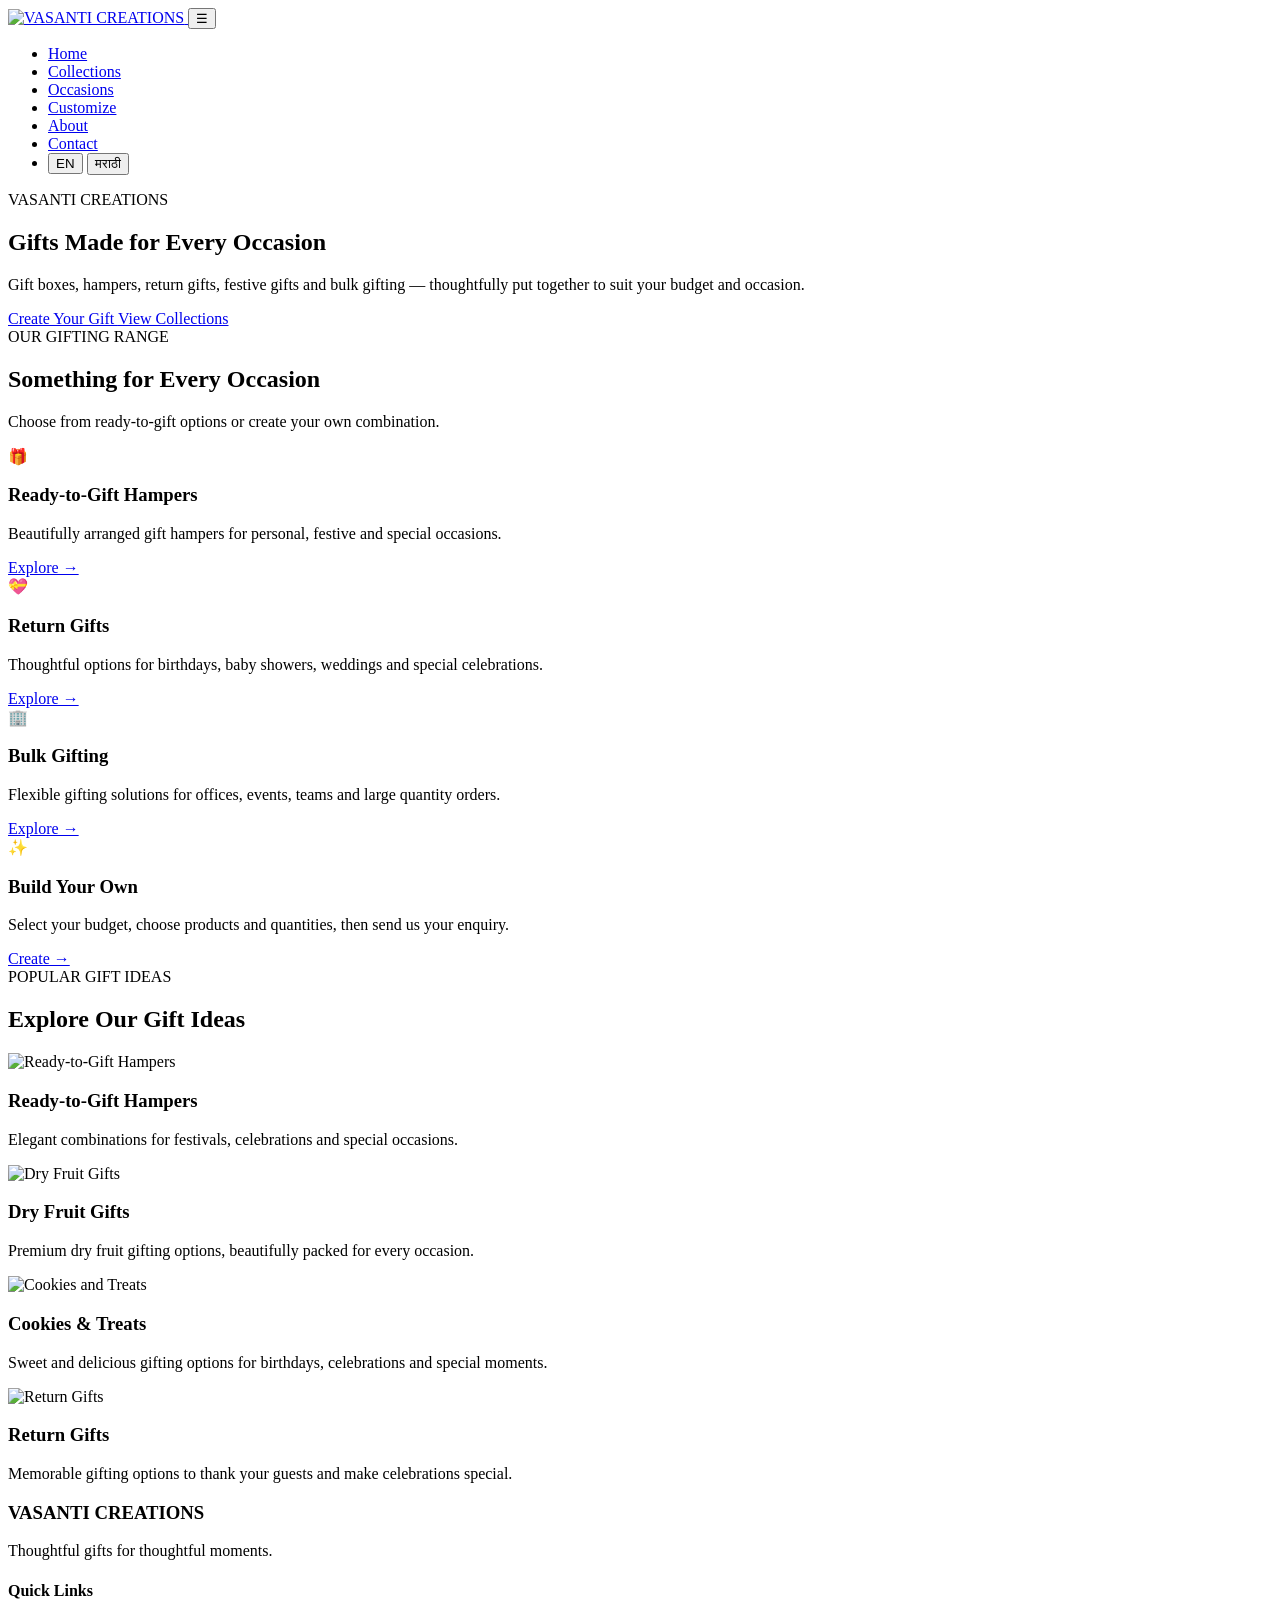
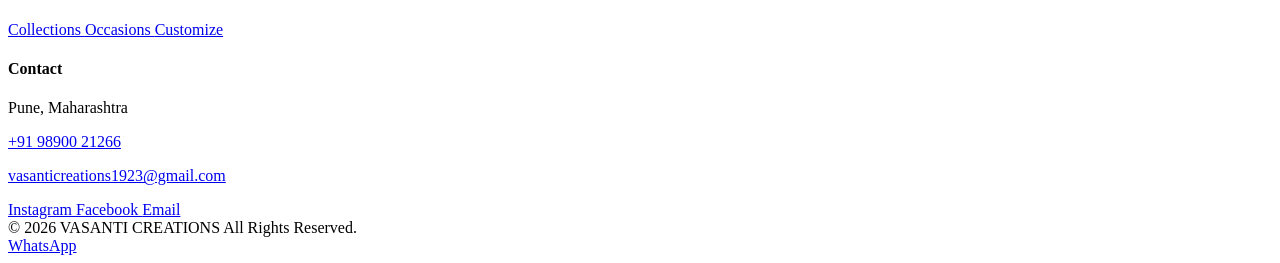
==== index.html @ 6a6eb242 "Add files via upload" ====
<!DOCTYPE html>
<html lang="en">

<head>
  <meta charset="UTF-8">
  <meta name="viewport" content="width=device-width, initial-scale=1.0">

  <title>Home | VASANTI CREATIONS</title>

  <link rel="stylesheet" href="css/style.css">
</head>

<body>

<!-- ================= HEADER ================= -->

<header>
  <nav class="navbar">

    <a href="index.html" class="logo">
      <img
        src="images/vasanti-creations-logo.png"
        alt="VASANTI CREATIONS"
      >
    </a>

    <button class="menu-btn" onclick="toggleMenu()">☰</button>

    <ul class="nav-links" id="navLinks">

      <li>
        <a
          href="index.html"
          data-en="Home"
          data-mr="मुख्यपृष्ठ">
          Home
        </a>
      </li>

      <li>
        <a
          href="collections.html"
          data-en="Collections"
          data-mr="गिफ्ट कलेक्शन">
          Collections
        </a>
      </li>

      <li>
        <a
          href="occasions.html"
          data-en="Occasions"
          data-mr="प्रसंगानुसार गिफ्ट्स">
          Occasions
        </a>
      </li>

      <li>
        <a
          href="customize.html"
          data-en="Customize"
          data-mr="तुमचा गिफ्ट तयार करा">
          Customize
        </a>
      </li>

      <li>
        <a
          href="about.html"
          data-en="About"
          data-mr="आमच्याबद्दल">
          About
        </a>
      </li>

      <li>
        <a
          href="contact.html"
          data-en="Contact"
          data-mr="संपर्क">
          Contact
        </a>
      </li>

      <li class="lang-switch">

        <button
          data-lang="en"
          onclick="setLanguage('en')">
          EN
        </button>

        <button
          data-lang="mr"
          onclick="setLanguage('mr')">
          मराठी
        </button>

      </li>

    </ul>

  </nav>
</header>


<!-- ================= HERO ================= -->

<section class="hero">

  <div class="hero-content">

    <span class="eyebrow light">
      VASANTI CREATIONS
    </span>

    <h1
      data-en="Gifts Made for Every Occasion"
      data-mr="प्रत्येक प्रसंगासाठी खास गिफ्ट्स">
      Gifts Made for Every Occasion
    </h1>

    <p
      data-en="Gift boxes, hampers, return gifts, festive gifts and bulk gifting — thoughtfully put together to suit your budget and occasion."
      data-mr="गिफ्ट बॉक्स, हॅम्पर्स, रिटर्न गिफ्ट्स, सणासुदीचे गिफ्ट्स आणि बल्क गिफ्टिंग — तुमच्या बजेट आणि प्रसंगानुसार मनापासून तयार केलेले.">
      Gift boxes, hampers, return gifts, festive gifts and bulk gifting —
      thoughtfully put together to suit your budget and occasion.
    </p>

    <div class="buttons">

      <a
        href="customize.html"
        class="btn btn-gold"
        data-en="Create Your Gift"
        data-mr="तुमचा गिफ्ट तयार करा">
        Create Your Gift
      </a>

      <a
        href="collections.html"
        class="btn btn-light"
        data-en="View Collections"
        data-mr="कलेक्शन पहा">
        View Collections
      </a>

    </div>

  </div>

</section>


<!-- ================= GIFTING RANGE ================= -->

<section class="section white">

  <div class="container">

    <div class="section-heading">

      <span
        class="eyebrow"
        data-en="OUR GIFTING RANGE"
        data-mr="आमची गिफ्टिंग रेंज">
        OUR GIFTING RANGE
      </span>

      <h2
        data-en="Something for Every Occasion"
        data-mr="प्रत्येक प्रसंगासाठी खास पर्याय">
        Something for Every Occasion
      </h2>

      <p
        data-en="Choose from ready-to-gift options or create your own combination."
        data-mr="रेडी-टू-गिफ्ट पर्याय निवडा किंवा तुमचे स्वतःचे कॉम्बिनेशन तयार करा.">
        Choose from ready-to-gift options or create your own combination.
      </p>

    </div>


    <div class="card-grid four">


      <!-- READY HAMPERS -->

      <div class="category-card">

        <div class="icon">🎁</div>

        <h3
          data-en="Ready-to-Gift Hampers"
          data-mr="रेडी-टू-गिफ्ट हॅम्पर्स">
          Ready-to-Gift Hampers
        </h3>

        <p
          data-en="Beautifully arranged gift hampers for personal, festive and special occasions."
          data-mr="वैयक्तिक, सणासुदीच्या आणि खास प्रसंगांसाठी सुंदरपणे तयार केलेले गिफ्ट.">
          Beautifully arranged gift hampers for personal,
          festive and special occasions.
        </p>

        <a
          href="collections.html"
          data-en="Explore →"
          data-mr="पहा →">
          Explore →
        </a>

      </div>


      <!-- RETURN GIFTS -->

      <div class="category-card">

        <div class="icon">💝</div>

        <h3
          data-en="Return Gifts"
          data-mr="रिटर्न गिफ्ट्स">
          Return Gifts
        </h3>

        <p
          data-en="Thoughtful options for birthdays, baby showers, weddings and special celebrations."
          data-mr="वाढदिवस, डोहाळे जेवण, लग्न आणि खास समारंभांसाठी सुंदर पर्याय.">
          Thoughtful options for birthdays, baby showers,
          weddings and special celebrations.
        </p>

        <a
          href="occasions.html"
          data-en="Explore →"
          data-mr="पहा →">
          Explore →
        </a>

      </div>


      <!-- BULK GIFTING -->

      <div class="category-card">

        <div class="icon">🏢</div>

        <h3
          data-en="Bulk Gifting"
          data-mr="बल्क गिफ्टिंग">
          Bulk Gifting
        </h3>

        <p
          data-en="Flexible gifting solutions for offices, events, teams and large quantity orders."
          data-mr="ऑफिस, इव्हेंट्स आणि मोठ्या प्रमाणातील ऑर्डर्ससाठी गिफ्टिंग.">
          Flexible gifting solutions for offices, events,
          teams and large quantity orders.
        </p>

        <a
          href="occasions.html"
          data-en="Explore →"
          data-mr="पहा →">
          Explore →
        </a>

      </div>


      <!-- BUILD YOUR OWN -->

      <div class="category-card">

        <div class="icon">✨</div>

        <h3
          data-en="Build Your Own"
          data-mr="तुमचा गिफ्ट तयार करा">
          Build Your Own
        </h3>

        <p
          data-en="Select your budget, choose products and quantities, then send us your enquiry."
          data-mr="तुमचे बजेट निवडा, उत्पादने आणि संख्या ठरवा आणि आम्हाला पाठवा.">
          Select your budget, choose products and quantities,
          then send us your enquiry.
        </p>

        <a
          href="customize.html"
          data-en="Create →"
          data-mr="तयार करा →">
          Create →
        </a>

      </div>

    </div>

  </div>

</section>


<!-- ================= POPULAR GIFT IDEAS ================= -->

<section class="section beige">

  <div class="container">

    <div class="section-heading">

      <span
        class="eyebrow"
        data-en="POPULAR GIFT IDEAS"
        data-mr="लोकप्रिय गिफ्ट कल्पना">
        POPULAR GIFT IDEAS
      </span>

      <h2
        data-en="Explore Our Gift Ideas"
        data-mr="आमच्या गिफ्ट कल्पना पहा">
        Explore Our Gift Ideas
      </h2>

    </div>


    <div class="product-grid">


      <!-- HAMPERS -->

      <div class="product-card">

        <img
          src="images/01-ready-to-gift-hampers.png"
          alt="Ready-to-Gift Hampers">

        <div class="product-info">

          <h3
            data-en="Ready-to-Gift Hampers"
            data-mr="रेडी-टू-गिफ्ट हॅम्पर्स">
            Ready-to-Gift Hampers
          </h3>

          <p
            data-en="Elegant combinations for festivals, celebrations and special occasions."
            data-mr="सण, समारंभ आणि खास प्रसंगांसाठी आकर्षक गिफ्ट कॉम्बिनेशन्स.">
            Elegant combinations for festivals,
            celebrations and special occasions.
          </p>

        </div>

      </div>


      <!-- DRY FRUITS -->

      <div class="product-card">

        <img
          src="images/02-dry-fruit-gifts.png"
          alt="Dry Fruit Gifts">

        <div class="product-info">

          <h3
            data-en="Dry Fruit Gifts"
            data-mr="ड्राय फ्रूट गिफ्ट्स">
            Dry Fruit Gifts
          </h3>

          <p
            data-en="Premium dry fruit gifting options, beautifully packed for every occasion."
            data-mr="प्रत्येक प्रसंगासाठी सुंदर पॅक केलेले प्रीमियम ड्राय फ्रूट गिफ्ट्स.">
            Premium dry fruit gifting options,
            beautifully packed for every occasion.
          </p>

        </div>

      </div>


      <!-- COOKIES -->

      <div class="product-card">

        <img
          src="images/04-cookies-treats.png"
          alt="Cookies and Treats">

        <div class="product-info">

          <h3
            data-en="Cookies & Treats"
            data-mr="कुकीज आणि ट्रीट्स">
            Cookies & Treats
          </h3>

          <p
            data-en="Sweet and delicious gifting options for birthdays, celebrations and special moments."
            data-mr="वाढदिवस, समारंभ आणि खास क्षणांसाठी स्वादिष्ट गिफ्टिंग पर्याय.">
            Sweet and delicious gifting options
            for birthdays, celebrations and special moments.
          </p>

        </div>

      </div>


      <!-- RETURN GIFTS -->

      <div class="product-card">

        <img
          src="images/06-return-gifts.png"
          alt="Return Gifts">

        <div class="product-info">

          <h3
            data-en="Return Gifts"
            data-mr="रिटर्न गिफ्ट्स">
            Return Gifts
          </h3>

          <p
            data-en="Memorable gifting options to thank your guests and make celebrations special."
            data-mr="पाहुण्यांचे आभार मानण्यासाठी आणि समारंभ खास बनवण्यासाठी सुंदर रिटर्न गिफ्ट्स.">
            Memorable gifting options to thank your guests
            and make celebrations special.
          </p>

        </div>

      </div>

    </div>

  </div>

</section>


<!-- ================= FOOTER ================= -->

<footer>

  <div class="container footer-grid">


    <div>

      <h3>VASANTI CREATIONS</h3>

      <p
        data-en="Thoughtful gifts for thoughtful moments."
        data-mr="मनापासून निवडलेल्या भेटवस्तू, खास क्षणांसाठी.">
        Thoughtful gifts for thoughtful moments.
      </p>

    </div>


    <div>

      <h4
        data-en="Quick Links"
        data-mr="महत्त्वाच्या लिंक">
        Quick Links
      </h4>

      <a
        href="collections.html"
        data-en="Collections"
        data-mr="गिफ्ट कलेक्शन">
        Collections
      </a>

      <a
        href="occasions.html"
        data-en="Occasions"
        data-mr="प्रसंगानुसार गिफ्ट्स">
        Occasions
      </a>

      <a
        href="customize.html"
        data-en="Customize"
        data-mr="कस्टम गिफ्ट">
        Customize
      </a>

    </div>


    <div>

      <h4
        data-en="Contact"
        data-mr="संपर्क">
        Contact
      </h4>

      <p
        data-en="Pune, Maharashtra"
        data-mr="पुणे, महाराष्ट्र">
        Pune, Maharashtra
      </p>

      <p>
        <a href="tel:+919890021266">
          +91 98900 21266
        </a>
      </p>

      <p>
        <a href="mailto:vasanticreations1923@gmail.com">
          vasanticreations1923@gmail.com
        </a>
      </p>

    </div>

  </div>


  <div class="social-links">

    <a
      href="https://www.instagram.com/"
      target="_blank"
      rel="noopener">
      Instagram
    </a>

    <a
      href="https://www.facebook.com/"
      target="_blank"
      rel="noopener">
      Facebook
    </a>

    <a href="mailto:vasanticreations1923@gmail.com">
      Email
    </a>

  </div>


  <div class="footer-bottom">

    © 2026 VASANTI CREATIONS
    <span
      data-en="All Rights Reserved."
      data-mr="सर्व हक्क राखीव.">
      All Rights Reserved.
    </span>

  </div>

</footer>


<!-- ================= WHATSAPP ================= -->

<a
  class="whatsapp"
  href="https://wa.me/919890021266"
  target="_blank"
  rel="noopener">
  WhatsApp
</a>


<script src="js/script.js"></script>

</body>
</html>
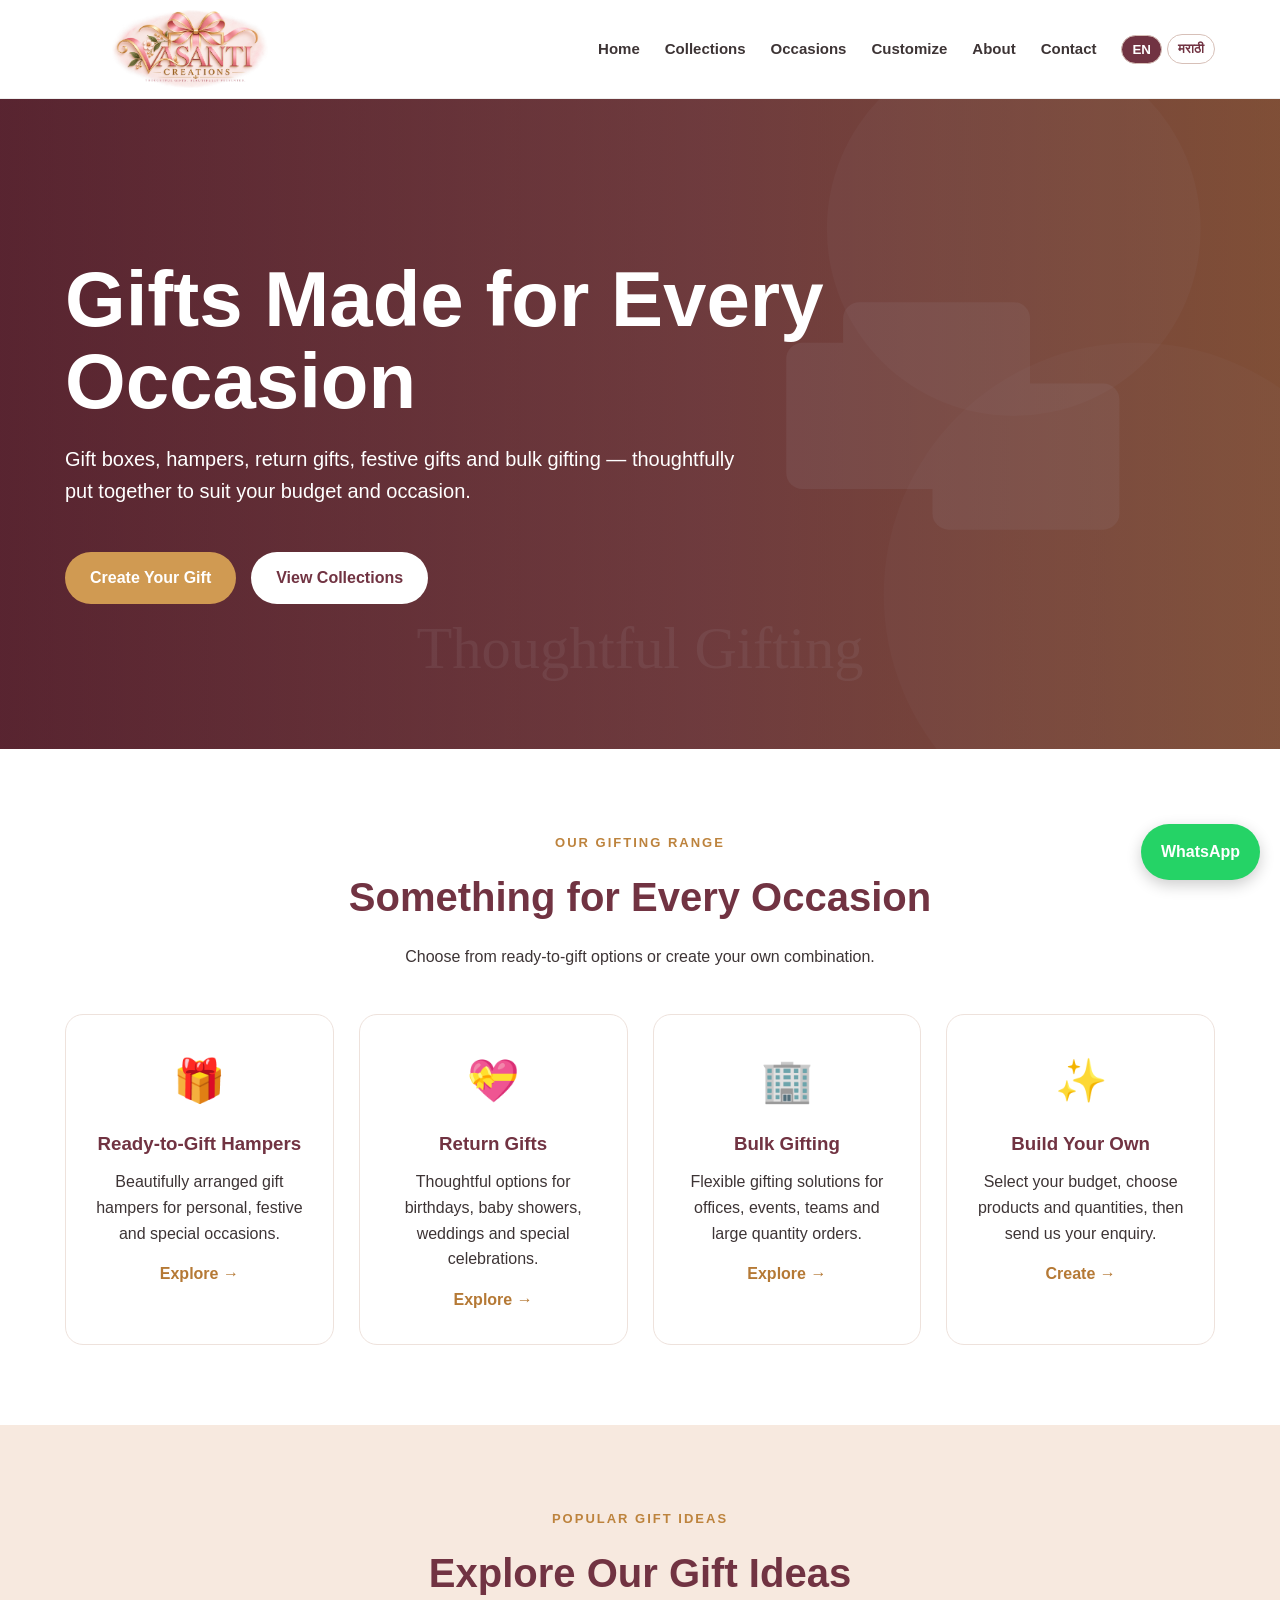
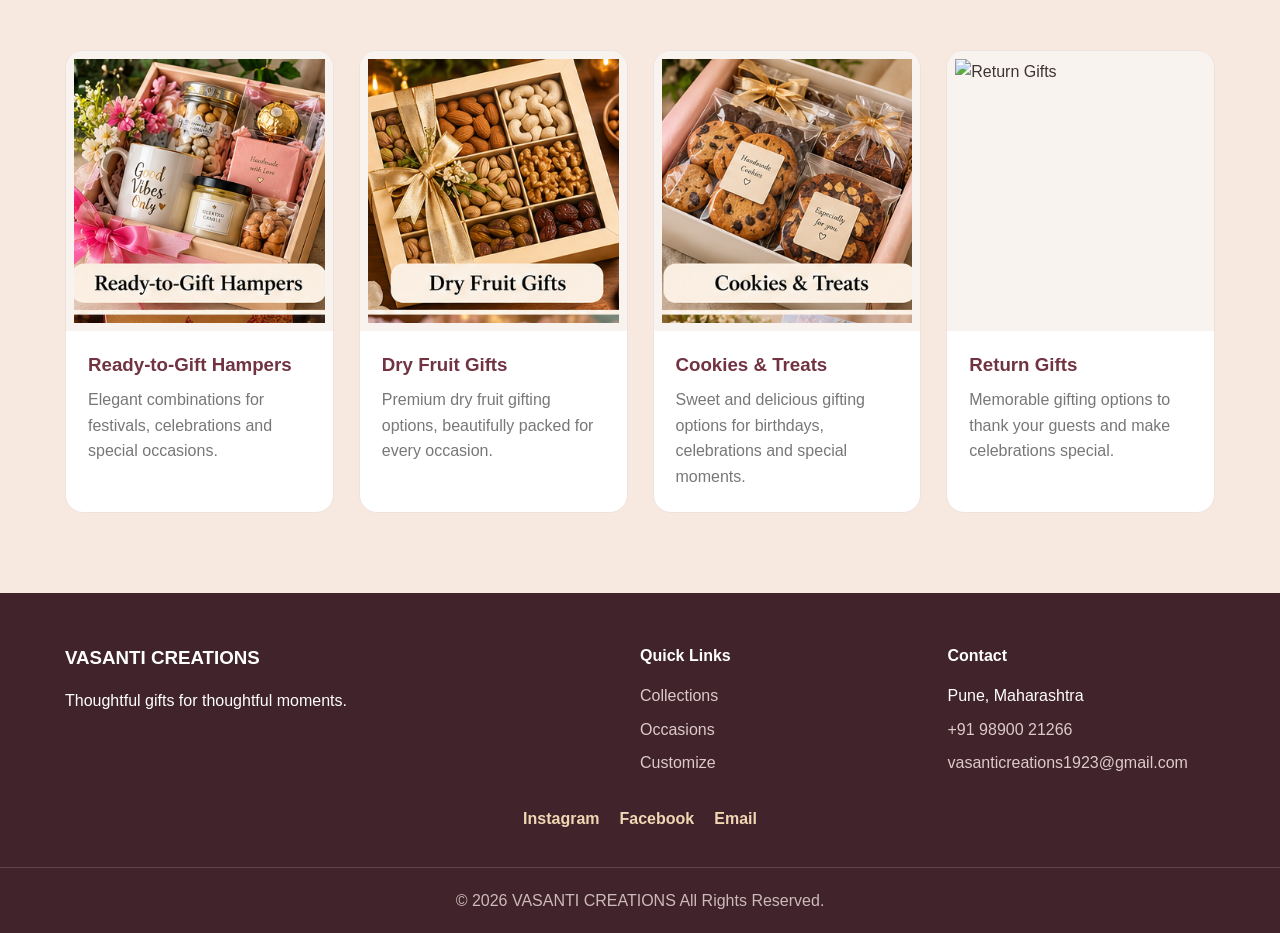
==== commit e7bfbf15: "Initial website" ====
--- a/index.html
+++ b/index.html
@@ -109,11 +109,6 @@
 <section class="hero">
 
   <div class="hero-content">
-
-    <span class="eyebrow light">
-      VASANTI CREATIONS
-    </span>
-
     <h1
       data-en="Gifts Made for Every Occasion"
       data-mr="प्रत्येक प्रसंगासाठी खास गिफ्ट्स">
--- a/css/style.css
+++ b/css/style.css
@@ -0,0 +1,1584 @@
+/* =========================================================
+   VASANTI CREATIONS - MAIN STYLESHEET
+   ========================================================= */
+
+/* ================= RESET ================= */
+
+*{
+    margin:0;
+    padding:0;
+    box-sizing:border-box;
+}
+
+html{
+    scroll-behavior:smooth;
+}
+
+body{
+    font-family:Arial, Helvetica, sans-serif;
+    color:#3d3435;
+    background:#fffaf7;
+    line-height:1.6;
+}
+
+img{
+    max-width:100%;
+    display:block;
+}
+
+a{
+    text-decoration:none;
+    color:inherit;
+}
+
+button,
+input,
+select,
+textarea{
+    font-family:inherit;
+}
+
+
+/* ================= COMMON ================= */
+
+.container{
+    max-width:1200px;
+    margin:auto;
+    padding:0 25px;
+}
+
+.center{
+    text-align:center;
+}
+
+.narrow{
+    max-width:850px;
+    margin-left:auto;
+    margin-right:auto;
+}
+
+
+/* ================= HEADER ================= */
+
+header{
+    position:sticky;
+    top:0;
+    z-index:1000;
+    background:rgba(255,255,255,.98);
+    border-bottom:1px solid #eee;
+}
+
+.navbar{
+    max-width:1200px;
+    margin:auto;
+    padding:10px 25px;
+
+    display:flex;
+    align-items:center;
+    justify-content:space-between;
+}
+
+.logo{
+    display:flex;
+    align-items:center;
+}
+
+.logo img{
+    width:250px;
+    height:auto;
+    max-height:78px;
+    object-fit:contain;
+}
+
+.nav-links{
+    display:flex;
+    gap:25px;
+    list-style:none;
+    align-items:center;
+}
+
+.nav-links a{
+    font-size:15px;
+    font-weight:600;
+    transition:.2s ease;
+}
+
+.nav-links a:hover{
+    color:#713342;
+}
+
+.menu-btn{
+    display:none;
+    border:0;
+    background:none;
+    font-size:25px;
+    cursor:pointer;
+}
+
+.lang-switch{
+    display:flex;
+    gap:5px;
+    align-items:center;
+}
+
+.lang-switch button{
+    border:1px solid #d7c0b8;
+    background:#fff;
+    color:#713342;
+    padding:6px 10px;
+    border-radius:18px;
+    cursor:pointer;
+    font-weight:700;
+}
+
+.lang-switch button.active{
+    background:#713342;
+    color:#fff;
+}
+
+
+/* ================= HERO ================= */
+
+.hero,
+.page-hero{
+    background:
+        linear-gradient(
+            rgba(70,25,35,.58),
+            rgba(70,25,35,.58)
+        ),
+        url("../images/hero.svg") center/cover no-repeat;
+}
+
+.hero{
+    min-height:650px;
+    display:flex;
+    align-items:center;
+}
+
+.hero-content{
+    max-width:1200px;
+    width:100%;
+    margin:auto;
+    padding:80px 25px;
+    color:#fff;
+}
+
+.hero h1{
+    font-size:clamp(45px,7vw,78px);
+    line-height:1.05;
+    max-width:850px;
+    margin:15px 0 20px;
+}
+
+.hero p{
+    font-size:20px;
+    max-width:700px;
+    margin-bottom:20px;
+}
+
+
+/* ================= PAGE HERO ================= */
+
+.page-hero{
+    min-height:350px;
+
+    display:flex;
+    align-items:center;
+    justify-content:center;
+
+    text-align:center;
+    color:#fff;
+    padding:60px 20px;
+}
+
+.page-hero h1{
+    font-size:clamp(38px,6vw,65px);
+    line-height:1.1;
+    margin:12px auto;
+}
+
+.page-hero p{
+    font-size:19px;
+}
+
+
+/* ================= TEXT ================= */
+
+.eyebrow{
+    color:#bd833d;
+    font-weight:700;
+    letter-spacing:2px;
+    font-size:13px;
+}
+
+.light{
+    color:#e5b66d;
+}
+
+.large-text{
+    font-size:19px;
+}
+
+
+/* ================= SECTIONS ================= */
+
+.section{
+    padding:80px 0;
+}
+
+.white{
+    background:#fff;
+}
+
+.beige{
+    background:#f7e9df;
+}
+
+.section-heading{
+    text-align:center;
+    margin-bottom:45px;
+}
+
+.section-heading h2,
+.section h2{
+    color:#713342;
+    font-size:40px;
+    margin:10px 0 15px;
+}
+
+
+/* ================= BUTTONS ================= */
+
+.buttons{
+    display:flex;
+    gap:15px;
+    flex-wrap:wrap;
+    margin-top:30px;
+}
+
+.btn{
+    display:inline-flex;
+    align-items:center;
+    justify-content:center;
+
+    padding:13px 25px;
+
+    border-radius:30px;
+    font-weight:700;
+
+    border:0;
+    cursor:pointer;
+
+    margin-top:15px;
+
+    transition:.25s ease;
+}
+
+.btn:hover{
+    transform:translateY(-2px);
+}
+
+.btn-primary{
+    background:#713342;
+    color:#fff;
+}
+
+.btn-primary:hover{
+    background:#5f2938;
+}
+
+.btn-gold{
+    background:#d09a52;
+    color:#fff;
+}
+
+.btn-gold:hover{
+    background:#b9813c;
+}
+
+.btn-light{
+    background:#fff;
+    color:#713342;
+}
+
+
+/* ================= CARD GRIDS ================= */
+
+.card-grid{
+    display:grid;
+    gap:25px;
+}
+
+.four{
+    grid-template-columns:repeat(4,1fr);
+}
+
+.three{
+    grid-template-columns:repeat(3,1fr);
+}
+
+
+/* ================= CATEGORY CARDS ================= */
+
+.category-card{
+    background:#fff;
+    padding:32px 24px;
+    text-align:center;
+
+    border-radius:18px;
+    border:1px solid #eee2dc;
+
+    transition:.3s ease;
+}
+
+.category-card:hover{
+    transform:translateY(-5px);
+    box-shadow:0 15px 35px rgba(0,0,0,.08);
+}
+
+.category-card .icon{
+    font-size:42px;
+    margin-bottom:15px;
+}
+
+.category-card h3{
+    color:#713342;
+    margin-bottom:10px;
+}
+
+.category-card a{
+    color:#b57935;
+    font-weight:bold;
+    display:block;
+    margin-top:15px;
+}
+
+
+/* =========================================================
+   PRODUCT GRID
+   ========================================================= */
+
+.product-grid{
+    display:grid;
+    grid-template-columns:repeat(4,1fr);
+    gap:25px;
+
+    /*
+       Makes every card in the row stretch
+       to the same height.
+    */
+    align-items:stretch;
+}
+
+
+/* ================= PRODUCT CARD ================= */
+
+.product-card{
+    background:#fff;
+
+    border-radius:18px;
+    overflow:hidden;
+
+    border:1px solid #eee2dc;
+
+    transition:.3s ease;
+
+    /*
+       IMPORTANT:
+       This makes the content inside each
+       card behave consistently.
+    */
+    display:flex;
+    flex-direction:column;
+
+    height:100%;
+}
+
+.product-card:hover{
+    transform:translateY(-4px);
+    box-shadow:0 12px 28px rgba(0,0,0,.08);
+}
+
+
+/* ================= PRODUCT IMAGE ================= */
+
+.product-card img{
+    width:100%;
+    height:280px;
+
+    object-fit:cover;
+
+    background:#f8f3ef;
+
+    padding:8px;
+
+    /*
+       Prevents image height from changing
+       the card layout.
+    */
+    flex-shrink:0;
+}
+
+
+/* ================= PRODUCT INFO ================= */
+
+.product-info{
+    padding:22px;
+
+    /*
+       Fills remaining card height.
+    */
+    display:flex;
+    flex-direction:column;
+
+    flex:1;
+}
+
+.product-info h3{
+    color:#713342;
+
+    margin-bottom:10px;
+
+    line-height:1.3;
+}
+
+.product-info p{
+    color:#777;
+
+    line-height:1.6;
+
+    /*
+       Equal description area.
+       This is what keeps the price/button
+       aligned across cards.
+    */
+    min-height:100px;
+
+    margin-bottom:0;
+}
+
+.product-info strong{
+    display:block;
+
+    color:#b57935;
+
+    font-size:21px;
+
+    margin-top:15px;
+
+    line-height:1.3;
+}
+
+
+/*
+   IMPORTANT:
+   Pushes the button to the bottom
+   of every product card.
+*/
+.product-info .btn{
+    align-self:flex-start;
+
+    margin-top:auto;
+}
+
+
+/* ================= DARK SECTION ================= */
+
+.dark-section{
+    background:#713342;
+    color:#fff;
+    padding:80px 0;
+}
+
+.dark-section h2{
+    color:#fff;
+    font-size:42px;
+    margin:12px 0;
+}
+
+.dark-section p{
+    color:#f1dddd;
+}
+
+
+/* ================= TWO COLUMN ================= */
+
+.two-column{
+    display:grid;
+    grid-template-columns:1fr 1fr;
+    gap:60px;
+    align-items:center;
+}
+
+
+/* ================= PROCESS ================= */
+
+.process-grid{
+    display:grid;
+    grid-template-columns:repeat(4,1fr);
+    gap:20px;
+    margin:45px 0;
+}
+
+.process-step{
+    background:#fff;
+    padding:28px 20px;
+    border-radius:15px;
+    text-align:center;
+
+    border:1px solid #eee2dc;
+}
+
+.process-step span{
+    font-size:30px;
+    color:#bd833d;
+    font-weight:800;
+}
+
+.process-step h3{
+    color:#713342;
+    margin:8px 0;
+}
+
+.process-step p{
+    color:#777;
+    font-size:15px;
+}
+
+
+/* ================= PRODUCT OPTIONS ================= */
+
+.product-options{
+    display:grid;
+    grid-template-columns:repeat(4,1fr);
+    gap:15px;
+}
+
+.product-option{
+    background:#fff;
+    padding:18px;
+    border-radius:12px;
+
+    font-weight:600;
+
+    border:2px solid transparent;
+
+    cursor:pointer;
+
+    transition:.25s ease;
+}
+
+.product-option:hover{
+    border-color:#bd833d;
+    transform:translateY(-2px);
+}
+
+
+/* ================= CHECK GRID ================= */
+
+.check-grid{
+    display:grid;
+    grid-template-columns:repeat(2,1fr);
+    gap:18px;
+
+    margin-top:30px;
+}
+
+.check-grid div{
+    background:#fff;
+    padding:18px;
+    border-radius:10px;
+}
+
+
+/* ================= CTA ================= */
+
+.cta-box{
+    background:#f7e9df;
+
+    text-align:center;
+
+    margin-top:60px;
+
+    padding:50px;
+
+    border-radius:20px;
+}
+
+.cta-box h2{
+    color:#713342;
+}
+
+.cta-box p{
+    color:#666;
+}
+
+
+/* ================= FORM ================= */
+
+.form-card{
+    background:#fff;
+
+    padding:35px;
+
+    border-radius:20px;
+
+    box-shadow:0 10px 35px rgba(0,0,0,.07);
+}
+
+form label,
+.form-card label{
+    display:block;
+
+    margin-top:15px;
+    margin-bottom:6px;
+
+    font-weight:600;
+}
+
+input,
+select,
+textarea{
+    width:100%;
+
+    padding:13px;
+
+    border:1px solid #ddd;
+
+    border-radius:8px;
+
+    font:inherit;
+
+    background:#fff;
+}
+
+textarea{
+    min-height:120px;
+    resize:vertical;
+}
+
+input:focus,
+select:focus,
+textarea:focus{
+    outline:2px solid #d8b08a;
+    border-color:#bd833d;
+}
+
+.submit-btn{
+    width:100%;
+
+    border:0;
+
+    padding:15px;
+
+    border-radius:30px;
+
+    margin-top:20px;
+
+    background:#713342;
+
+    color:#fff;
+
+    font-weight:bold;
+
+    cursor:pointer;
+}
+
+
+/* =========================================================
+   BUDGET SELECTION
+   ========================================================= */
+
+.budget-grid{
+    display:grid;
+    grid-template-columns:repeat(5,1fr);
+    gap:18px;
+}
+
+.budget-card{
+    background:#fff;
+
+    border:2px solid #eee2dc;
+
+    border-radius:18px;
+
+    padding:25px 15px;
+
+    text-align:center;
+
+    cursor:pointer;
+
+    transition:.3s ease;
+}
+
+.budget-card:hover{
+    transform:translateY(-3px);
+    border-color:#bd833d;
+}
+
+.budget-card.active{
+    background:#713342;
+    color:#fff;
+
+    border-color:#713342;
+}
+
+.budget-card h3{
+    color:#713342;
+    margin-bottom:5px;
+}
+
+.budget-card.active h3{
+    color:#fff;
+}
+
+.budget-card p{
+    font-size:14px;
+    color:#777;
+}
+
+.budget-card.active p{
+    color:#f5dddd;
+}
+
+
+/* ================= SELECTED BUDGET ================= */
+
+.selected-budget{
+    text-align:center;
+
+    background:#f7e9df;
+
+    padding:18px;
+
+    border-radius:12px;
+
+    margin:35px 0;
+
+    color:#713342;
+
+    font-weight:bold;
+}
+
+
+/* ================= PRODUCT SECTION ================= */
+
+#productSection{
+    display:none;
+}
+
+
+/* =========================================================
+   GIFT PRODUCT SELECTION
+   ========================================================= */
+
+.product-selection-grid{
+    display:grid;
+    grid-template-columns:repeat(4,1fr);
+    gap:20px;
+}
+
+.gift-product{
+    background:#fff;
+
+    border:2px solid #eee2dc;
+
+    border-radius:16px;
+
+    padding:16px;
+
+    text-align:center;
+
+    cursor:pointer;
+
+    transition:.3s ease;
+}
+
+.gift-product:hover{
+    transform:translateY(-3px);
+    border-color:#bd833d;
+}
+
+.gift-product.selected{
+    border-color:#713342;
+
+    box-shadow:0 8px 22px rgba(113,51,66,.14);
+}
+
+.gift-product img{
+    height:150px;
+
+    width:100%;
+
+    object-fit:cover;
+
+    border-radius:10px;
+
+    margin-bottom:10px;
+}
+
+.gift-product h3{
+    color:#713342;
+    margin-bottom:5px;
+}
+
+.gift-product p{
+    color:#777;
+    font-size:14px;
+}
+
+.gift-product strong{
+    color:#b57935;
+    display:block;
+    margin-top:8px;
+}
+
+
+/* ================= SUMMARY ================= */
+
+.summary{
+    background:#fff;
+
+    border-radius:18px;
+
+    padding:25px;
+
+    border:1px solid #eee2dc;
+
+    margin-top:30px;
+}
+
+.summary h3{
+    color:#713342;
+    margin-bottom:15px;
+}
+
+.summary p{
+    margin:8px 0;
+}
+
+.remaining{
+    font-weight:bold;
+    margin-top:15px;
+}
+
+.remaining.good{
+    color:#287a42;
+}
+
+.remaining.over{
+    color:#b3261e;
+}
+
+
+/* ================= ACTION BUTTONS ================= */
+
+.action-buttons{
+    display:flex;
+
+    gap:12px;
+
+    flex-wrap:wrap;
+
+    margin-top:20px;
+}
+
+
+/* ================= FOOTER ================= */
+
+footer{
+    background:#40232b;
+
+    color:#fff;
+
+    padding:50px 0 20px;
+}
+
+.footer-grid{
+    display:grid;
+
+    grid-template-columns:2fr 1fr 1fr;
+
+    gap:40px;
+}
+
+.footer-grid h3,
+.footer-grid h4{
+    margin-bottom:15px;
+}
+
+.footer-grid a{
+    display:block;
+
+    color:#ddcaca;
+
+    margin:8px 0;
+
+    transition:.2s ease;
+}
+
+.footer-grid a:hover{
+    color:#fff;
+}
+
+.footer-bottom{
+    border-top:1px solid #65454c;
+
+    margin-top:35px;
+
+    padding-top:20px;
+
+    text-align:center;
+
+    color:#cdbaba;
+}
+
+
+/* ================= SOCIAL LINKS ================= */
+
+.social-links{
+    display:flex;
+
+    justify-content:center;
+
+    gap:20px;
+
+    margin:22px 0 0;
+}
+
+.social-links a{
+    color:#f1d7b4;
+
+    font-weight:700;
+
+    transition:.2s ease;
+}
+
+.social-links a:hover{
+    color:#fff;
+}
+
+
+/* ================= WHATSAPP ================= */
+
+.whatsapp{
+    position:fixed;
+
+    right:20px;
+    bottom:20px;
+
+    background:#25d366;
+
+    color:#fff;
+
+    padding:15px 20px;
+
+    border-radius:30px;
+
+    font-weight:bold;
+
+    z-index:1000;
+
+    box-shadow:0 5px 15px rgba(0,0,0,.2);
+
+    transition:.25s ease;
+}
+
+.whatsapp:hover{
+    transform:translateY(-3px);
+}
+
+
+/* =========================================================
+   RESPONSIVE - TABLET
+   ========================================================= */
+
+@media(max-width:950px){
+
+    .four,
+    .product-grid,
+    .product-selection-grid{
+        grid-template-columns:repeat(2,1fr);
+    }
+
+    .two-column{
+        grid-template-columns:1fr;
+        gap:35px;
+    }
+
+    .process-grid{
+        grid-template-columns:repeat(2,1fr);
+    }
+
+    .product-options,
+    .budget-grid{
+        grid-template-columns:repeat(2,1fr);
+    }
+
+    .footer-grid{
+        grid-template-columns:1fr 1fr;
+    }
+}
+
+
+/* =========================================================
+   RESPONSIVE - MOBILE
+   ========================================================= */
+
+@media(max-width:700px){
+
+    .navbar{
+        padding:14px 18px;
+    }
+
+    .logo img{
+        width:190px;
+        max-height:60px;
+    }
+
+    .menu-btn{
+        display:block;
+    }
+
+    .nav-links{
+        display:none;
+
+        position:absolute;
+
+        top:65px;
+        left:0;
+
+        width:100%;
+
+        background:#fff;
+
+        flex-direction:column;
+
+        padding:20px;
+
+        gap:15px;
+
+        z-index:99;
+
+        border-bottom:1px solid #eee;
+    }
+
+    .nav-links.active{
+        display:flex;
+    }
+
+    .hero{
+        min-height:590px;
+    }
+
+    .section{
+        padding:60px 0;
+    }
+
+    .four,
+    .three,
+    .product-grid,
+    .process-grid,
+    .product-options,
+    .product-selection-grid,
+    .budget-grid{
+        grid-template-columns:1fr;
+    }
+
+    .footer-grid{
+        grid-template-columns:1fr;
+        gap:30px;
+    }
+
+    .hero h1{
+        font-size:45px;
+    }
+
+    .section-heading h2,
+    .section h2{
+        font-size:32px;
+    }
+
+    .container{
+        padding:0 18px;
+    }
+
+    .page-hero{
+        min-height:280px;
+    }
+
+    .page-hero h1{
+        font-size:40px;
+    }
+
+    .product-card img{
+        height:250px;
+    }
+
+    .product-info{
+        padding:20px;
+    }
+
+    /*
+       On mobile each card is naturally full height
+       and button remains below its content.
+    */
+    .product-info p{
+        min-height:auto;
+    }
+
+    .product-info .btn{
+        margin-top:20px;
+    }
+
+    .cta-box{
+        padding:35px 20px;
+    }
+
+    .action-buttons{
+        flex-direction:column;
+    }
+
+    .action-buttons .btn{
+        width:100%;
+        text-align:center;
+    }
+
+    .whatsapp{
+        right:15px;
+        bottom:15px;
+        padding:13px 17px;
+    }
+}/* =========================================================
+   CUSTOMIZE PAGE
+========================================================= */
+
+.selection-total-box {
+    margin-top: 30px;
+    background: #fff;
+    border: 1px solid #eee2dc;
+    border-radius: 16px;
+    padding: 22px 25px;
+    display: flex;
+    justify-content: space-between;
+    align-items: center;
+    gap: 25px;
+}
+
+.selection-total-box > div {
+    display: flex;
+    flex-direction: column;
+    gap: 5px;
+}
+
+.selection-total-box span {
+    color: #777;
+    font-size: 14px;
+}
+
+.selection-total-box strong {
+    color: #713342;
+    font-size: 24px;
+}
+
+.gift-product {
+    position: relative;
+    min-height: 280px;
+}
+
+.gift-product h3 {
+    color: #713342;
+    margin: 8px 0;
+}
+
+.gift-product strong {
+    display: block;
+    color: #b57935;
+    font-size: 20px;
+    margin-top: 5px;
+}
+
+.gift-product.selected {
+    border-color: #713342;
+    background: #fff8f5;
+}
+
+.gift-product.selected::after {
+    content: "✓ Selected";
+    position: absolute;
+    top: 12px;
+    right: 12px;
+    background: #713342;
+    color: white;
+    padding: 5px 10px;
+    border-radius: 20px;
+    font-size: 12px;
+    font-weight: bold;
+}
+
+.budget-card {
+    min-height: 125px;
+    display: flex;
+    flex-direction: column;
+    justify-content: center;
+}
+
+.budget-card h3 {
+    font-size: 27px;
+    margin-bottom: 5px;
+}
+
+.selected-budget {
+    font-size: 18px;
+}
+
+.action-buttons {
+    display: flex;
+    gap: 15px;
+    flex-wrap: wrap;
+    justify-content: center;
+    margin-top: 25px;
+}
+
+.action-buttons .btn {
+    margin-top: 0;
+}
+
+.summary {
+    max-width: 800px;
+    margin: auto;
+}
+
+.summary p {
+    padding: 8px 0;
+}
+
+#productSummary {
+    line-height: 1.8;
+}
+
+.remaining.good {
+    color: #287a42;
+    font-weight: 700;
+}
+
+.remaining.over {
+    color: #b3261e;
+    font-weight: 700;
+}
+
+#noProductsMessage {
+    color: #713342;
+    font-weight: 600;
+    background: #fff;
+    padding: 20px;
+    border-radius: 12px;
+}
+
+@media (max-width:700px) {
+
+    .selection-total-box {
+        flex-direction: column;
+        text-align: center;
+    }
+
+    .selection-total-box > div {
+        align-items: center;
+    }
+
+    .action-buttons {
+        flex-direction: column;
+    }
+
+    .action-buttons .btn {
+        width: 100%;
+    }
+
+}/* ================================
+   QUANTITY CONTROL
+================================ */
+
+.quantity-control {
+    display: flex;
+    align-items: center;
+    justify-content: center;
+    gap: 8px;
+    margin-top: 15px;
+}
+
+.quantity-control button {
+    width: 34px;
+    height: 34px;
+    border: 0;
+    border-radius: 50%;
+    background: #713342;
+    color: #fff;
+    font-size: 20px;
+    line-height: 1;
+    cursor: pointer;
+}
+
+.quantity-control button:hover {
+    background: #bd833d;
+}
+
+.quantity-control input {
+    width: 55px;
+    height: 36px;
+    padding: 5px;
+    text-align: center;
+    border: 1px solid #ddd;
+    border-radius: 8px;
+    font-weight: 700;
+}
+
+
+/* ================================
+   SELECTED PRODUCT
+================================ */
+
+.gift-product.selected {
+    border-color: #713342;
+    box-shadow: 0 8px 25px rgba(113,51,66,.15);
+}
+
+
+/* ================================
+   CART SUMMARY
+================================ */
+
+.cart-summary {
+    background: #fff;
+    border-radius: 20px;
+    padding: 30px;
+    margin-top: 40px;
+    border: 1px solid #eee2dc;
+    box-shadow: 0 8px 25px rgba(0,0,0,.05);
+}
+
+.cart-summary .section-heading {
+    margin-bottom: 25px;
+}
+
+.cart-item {
+    display: flex;
+    align-items: center;
+    justify-content: space-between;
+    gap: 20px;
+    padding: 15px 0;
+    border-bottom: 1px solid #eee2dc;
+}
+
+.cart-item small {
+    display: block;
+    color: #777;
+    margin-top: 4px;
+}
+
+.cart-total {
+    margin-top: 20px;
+    padding-top: 20px;
+    border-top: 2px solid #eee2dc;
+}
+
+.cart-total > div {
+    display: flex;
+    justify-content: space-between;
+    gap: 20px;
+    padding: 8px 0;
+}
+
+.cart-total strong {
+    color: #713342;
+    font-size: 20px;
+}
+
+
+/* ================================
+   MOBILE
+================================ */
+
+@media(max-width:700px) {
+
+    .quantity-control button {
+        width: 32px;
+        height: 32px;
+    }
+
+    .quantity-control input {
+        width: 50px;
+    }
+
+    .cart-summary {
+        padding: 20px;
+    }
+
+    .cart-item {
+        align-items: flex-start;
+    }
+
+}/* =========================================================
+   SELECTED PRODUCTS + / - QUANTITY UI
+   ========================================================= */
+
+.selected-products-wrapper {
+    margin-top: 35px;
+    background: #fff;
+    border: 1px solid #eee2dc;
+    border-radius: 18px;
+    padding: 25px;
+}
+
+.selected-products-wrapper h3 {
+    color: #713342;
+    margin-bottom: 20px;
+    font-size: 22px;
+}
+
+.no-products {
+    color: #777;
+    text-align: center;
+    padding: 15px;
+}
+
+.selected-product-row {
+    display: grid;
+    grid-template-columns: 1fr auto auto auto;
+    align-items: center;
+    gap: 25px;
+    padding: 18px 0;
+    border-bottom: 1px solid #eee2dc;
+}
+
+.selected-product-row:last-child {
+    border-bottom: 0;
+}
+
+.selected-product-info {
+    display: flex;
+    flex-direction: column;
+    gap: 3px;
+}
+
+.selected-product-info strong {
+    color: #713342;
+    font-size: 16px;
+}
+
+.selected-product-info span {
+    color: #888;
+    font-size: 14px;
+}
+
+
+/* =========================
+   QUANTITY + / -
+   ========================= */
+
+.quantity-control {
+    display: flex;
+    align-items: center;
+    gap: 0;
+    border: 1px solid #d8c7c0;
+    border-radius: 25px;
+    overflow: hidden;
+    background: #fff;
+}
+
+.qty-btn {
+    width: 38px;
+    height: 38px;
+    border: 0;
+    background: #f7e9df;
+    color: #713342;
+    font-size: 22px;
+    font-weight: bold;
+    cursor: pointer;
+    display: flex;
+    align-items: center;
+    justify-content: center;
+    transition: .2s;
+}
+
+.qty-btn:hover {
+    background: #713342;
+    color: #fff;
+}
+
+.qty-number {
+    min-width: 45px;
+    text-align: center;
+    font-weight: 700;
+    color: #3d3435;
+    font-size: 16px;
+}
+
+
+/* =========================
+   PRODUCT TOTAL
+   ========================= */
+
+.selected-product-total {
+    min-width: 90px;
+    text-align: right;
+    color: #b57935;
+    font-weight: 700;
+    font-size: 18px;
+}
+
+
+/* =========================
+   REMOVE BUTTON
+   ========================= */
+
+.remove-product {
+    border: 0;
+    background: transparent;
+    color: #a33;
+    font-size: 13px;
+    cursor: pointer;
+    font-weight: 600;
+}
+
+.remove-product:hover {
+    text-decoration: underline;
+}
+
+
+/* =========================
+   MOBILE
+   ========================= */
+
+@media (max-width: 700px) {
+
+    .selected-products-wrapper {
+        padding: 18px;
+    }
+
+    .selected-product-row {
+        grid-template-columns: 1fr auto;
+        gap: 12px;
+        padding: 16px 0;
+    }
+
+    .selected-product-info {
+        grid-column: 1;
+    }
+
+    .quantity-control {
+        grid-column: 2;
+        grid-row: 1;
+    }
+
+    .selected-product-total {
+        grid-column: 1;
+        text-align: left;
+        min-width: auto;
+    }
+
+    .remove-product {
+        grid-column: 2;
+        text-align: right;
+    }
+
+}
